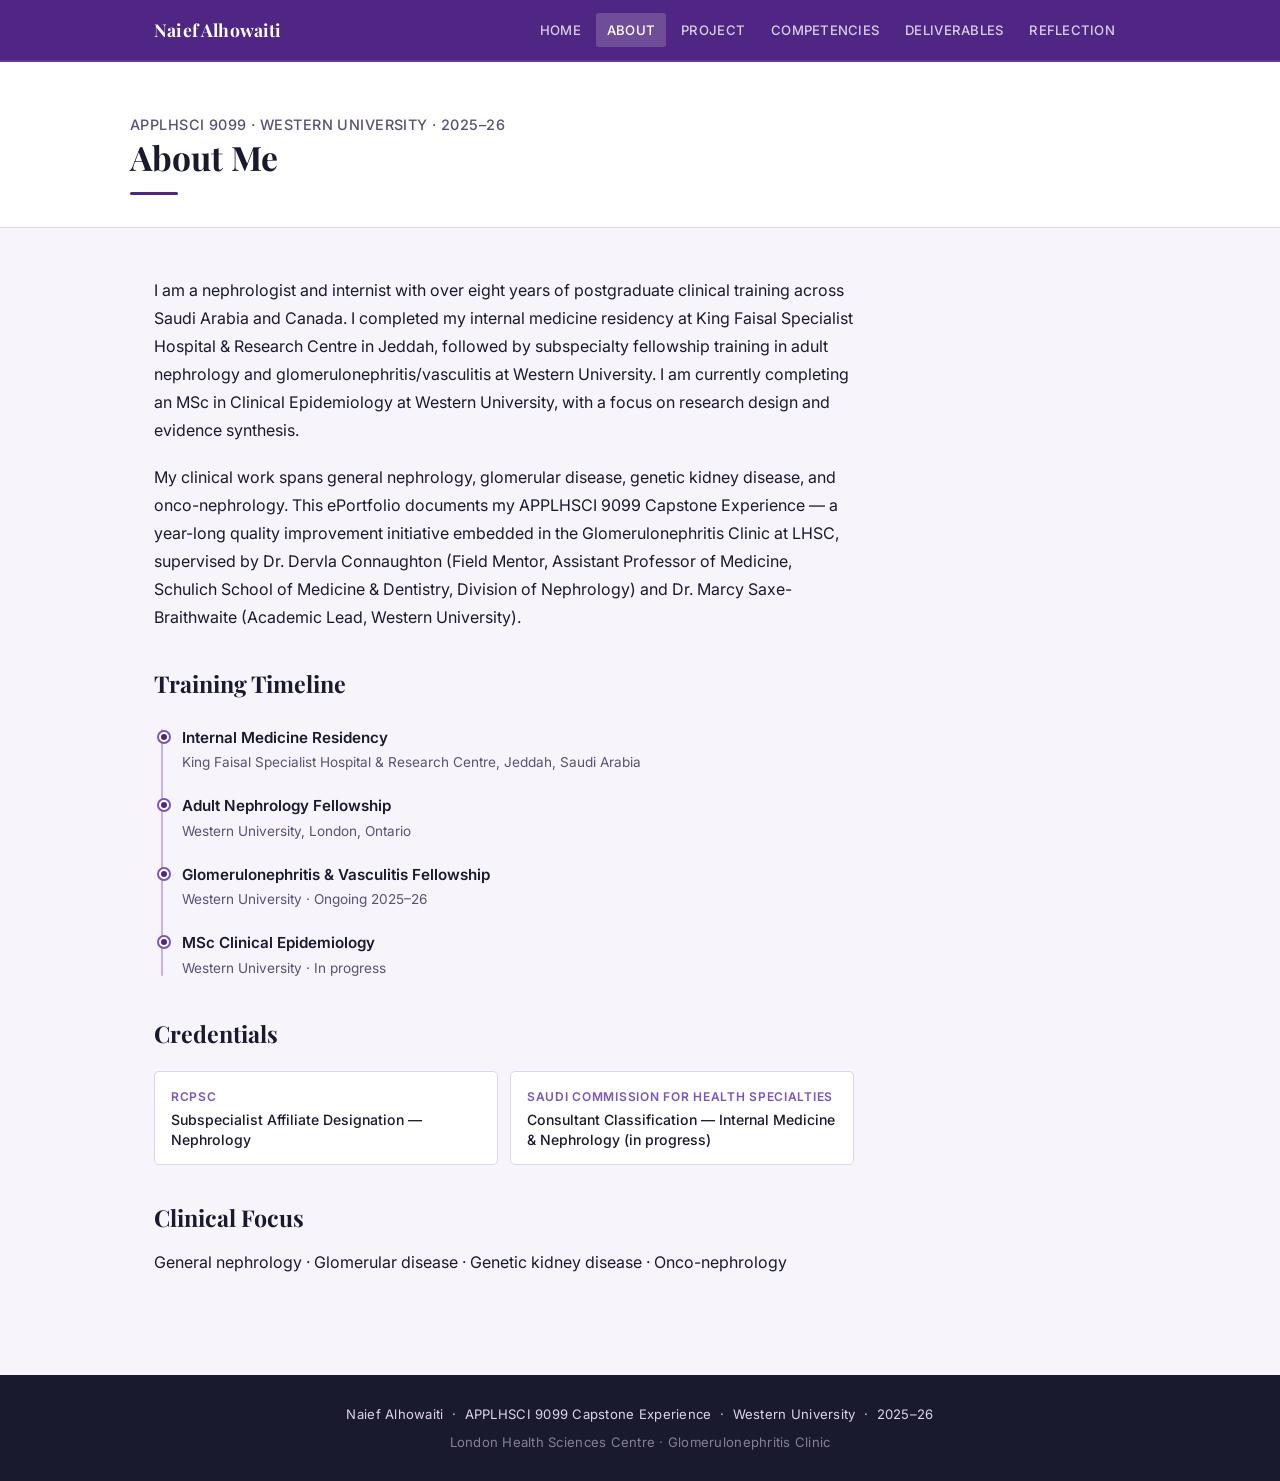
==== about.html @ b3007fc9 "Move site files to repo root for GitHub Pages deployment Co-Authored-By: Claude Sonnet 4.6 <noreply@" ====
<!DOCTYPE html>
<html lang="en">
<head>
<meta charset="UTF-8">
<meta name="viewport" content="width=device-width, initial-scale=1.0">
<title>About Me — Naief Alhowaiti Capstone ePortfolio</title>
<link rel="preconnect" href="https://fonts.googleapis.com">
<link rel="preconnect" href="https://fonts.gstatic.com" crossorigin>
<link href="https://fonts.googleapis.com/css2?family=Playfair+Display:wght@400;700&family=Inter:wght@400;500;600&display=swap" rel="stylesheet">
<link rel="stylesheet" href="assets/css/style.css">
</head>
<body>

<header class="site-nav">
  <div class="nav-inner">
    <a class="nav-logo" href="index.html">Naief Alhowaiti</a>
    <button class="nav-toggle" onclick="document.getElementById('nav-links').classList.toggle('open')" aria-label="Menu">&#9776;</button>
    <nav class="nav-links" id="nav-links">
      <a href="index.html">Home</a>
      <a href="about.html" class="active">About</a>
      <a href="project.html">Project</a>
      <a href="competencies.html">Competencies</a>
      <a href="deliverables.html">Deliverables</a>
      <a href="reflection.html">Reflection</a>
    </nav>
  </div>
</header>

<div class="page-hero">
  <div class="page-hero-inner">
    <div class="subtitle">APPLHSCI 9099 · Western University · 2025–26</div>
    <h1>About Me</h1>
    <div class="hero-rule"></div>
  </div>
</div>

<div class="content-body">
  <div class="prose">
    <p>I am a nephrologist and internist with over eight years of postgraduate clinical training across Saudi Arabia and Canada. I completed my internal medicine residency at King Faisal Specialist Hospital &amp; Research Centre in Jeddah, followed by subspecialty fellowship training in adult nephrology and glomerulonephritis/vasculitis at Western University. I am currently completing an MSc in Clinical Epidemiology at Western University, with a focus on research design and evidence synthesis.</p>
    <p>My clinical work spans general nephrology, glomerular disease, genetic kidney disease, and onco-nephrology. This ePortfolio documents my APPLHSCI 9099 Capstone Experience — a year-long quality improvement initiative embedded in the Glomerulonephritis Clinic at LHSC, supervised by Dr. Dervla Connaughton (Field Mentor, Assistant Professor of Medicine, Schulich School of Medicine &amp; Dentistry, Division of Nephrology) and Dr. Marcy Saxe-Braithwaite (Academic Lead, Western University).</p>

    <h2>Training Timeline</h2>
    <div class="timeline">
      <div class="timeline-item">
        <div class="tl-title">Internal Medicine Residency</div>
        <div class="tl-sub">King Faisal Specialist Hospital &amp; Research Centre, Jeddah, Saudi Arabia</div>
      </div>
      <div class="timeline-item">
        <div class="tl-title">Adult Nephrology Fellowship</div>
        <div class="tl-sub">Western University, London, Ontario</div>
      </div>
      <div class="timeline-item">
        <div class="tl-title">Glomerulonephritis &amp; Vasculitis Fellowship</div>
        <div class="tl-sub">Western University · Ongoing 2025–26</div>
      </div>
      <div class="timeline-item">
        <div class="tl-title">MSc Clinical Epidemiology</div>
        <div class="tl-sub">Western University · In progress</div>
      </div>
    </div>

    <h2>Credentials</h2>
    <div class="cred-grid">
      <div class="cred-item">
        <div class="cred-org">RCPSC</div>
        <div class="cred-title">Subspecialist Affiliate Designation — Nephrology</div>
      </div>
      <div class="cred-item">
        <div class="cred-org">Saudi Commission for Health Specialties</div>
        <div class="cred-title">Consultant Classification — Internal Medicine &amp; Nephrology (in progress)</div>
      </div>
    </div>

    <h2>Clinical Focus</h2>
    <p>General nephrology · Glomerular disease · Genetic kidney disease · Onco-nephrology</p>
  </div>
</div>

<footer class="site-footer">
  <p>Naief Alhowaiti &nbsp;·&nbsp; APPLHSCI 9099 Capstone Experience &nbsp;·&nbsp; Western University &nbsp;·&nbsp; 2025–26</p>
  <p style="margin-top:6px;opacity:0.55;">London Health Sciences Centre · Glomerulonephritis Clinic</p>
</footer>

</body>
</html>
---- assets/css/style.css ----
/* ================================================================
   Naief Alhowaiti — Capstone ePortfolio
   style.css · Western University Purple Design System
   ================================================================ */

/* ── TOKENS ─────────────────────────────── */
:root {
  --purple:        #4F2683;
  --purple-mid:    #7B55B8;
  --purple-light:  #F0EBF8;
  --purple-tint:   #F7F4FC;
  --border:        #DDD4EE;
  --text:          #1A1A2E;
  --text-subtle:   #5A5273;
  --card-bg:       #FFFFFF;
  --nav-height:    62px;
  --max:           1020px;
  --read:          700px;
  --radius:        5px;
  --font-head:     'Playfair Display', Georgia, serif;
  --font-body:     'Inter', system-ui, sans-serif;
}

/* ── RESET ──────────────────────────────── */
*, *::before, *::after { box-sizing: border-box; margin: 0; padding: 0; }
html { scroll-behavior: smooth; }
body {
  font-family: var(--font-body);
  font-size: 1rem;
  line-height: 1.75;
  color: var(--text);
  background: var(--purple-tint);
  padding-top: var(--nav-height);
}

/* ── NAV ─────────────────────────────────── */
.site-nav {
  position: fixed; top: 0; left: 0; right: 0; z-index: 100;
  height: var(--nav-height);
  background: var(--purple);
  border-bottom: 2px solid rgba(255,255,255,0.10);
}
.nav-inner {
  max-width: var(--max);
  margin: 0 auto;
  padding: 0 24px;
  height: 100%;
  display: flex;
  align-items: center;
  justify-content: space-between;
}
.nav-logo {
  font-family: var(--font-head);
  font-size: 1.1rem;
  font-weight: 700;
  color: #fff;
  text-decoration: none;
  letter-spacing: 0.01em;
}
.nav-links {
  display: flex;
  gap: 4px;
  align-items: center;
}
.nav-links a {
  font-family: var(--font-body);
  font-size: 0.82rem;
  font-weight: 500;
  color: rgba(255,255,255,0.78);
  text-decoration: none;
  padding: 6px 11px;
  border-radius: 3px;
  transition: color 0.15s, background 0.15s;
  letter-spacing: 0.02em;
  text-transform: uppercase;
}
.nav-links a:hover { color: #fff; background: rgba(255,255,255,0.12); }
.nav-links a.active { color: #fff; background: rgba(255,255,255,0.18); }
.nav-toggle {
  display: none;
  background: none; border: none; cursor: pointer;
  color: #fff; font-size: 1.5rem; padding: 4px;
}

/* ── PAGE HERO ─────────────────────────── */
.page-hero {
  background: var(--card-bg);
  border-bottom: 1px solid var(--border);
  padding: 44px 24px 32px;
}
.page-hero-inner {
  max-width: var(--max);
  margin: 0 auto;
}
.page-hero h1 {
  font-family: var(--font-head);
  font-size: 2.1rem;
  font-weight: 700;
  color: var(--text);
  line-height: 1.2;
}
.page-hero .subtitle {
  font-size: 0.9rem;
  color: var(--text-subtle);
  margin-top: 6px;
  font-weight: 500;
  letter-spacing: 0.03em;
  text-transform: uppercase;
}
.hero-rule {
  width: 48px; height: 3px;
  background: var(--purple);
  margin-top: 14px; border-radius: 2px;
}

/* ── CONTENT BODY ──────────────────────── */
.content-body {
  max-width: var(--max);
  margin: 0 auto;
  padding: 48px 24px 80px;
}
.prose { max-width: var(--read); }
.prose p { margin-bottom: 1.2rem; color: var(--text); }
.prose h2 {
  font-family: var(--font-head);
  font-size: 1.45rem;
  font-weight: 700;
  color: var(--text);
  margin: 2.4rem 0 0.9rem;
  line-height: 1.3;
}
.prose h3 {
  font-family: var(--font-body);
  font-size: 1.0rem;
  font-weight: 600;
  color: var(--purple);
  margin: 1.8rem 0 0.5rem;
  letter-spacing: 0.03em;
  text-transform: uppercase;
}

/* ── HOME PAGE ─────────────────────────── */
.home-hero {
  background: var(--card-bg);
  border-bottom: 1px solid var(--border);
  padding: 52px 24px;
}
.home-hero-inner {
  max-width: var(--max);
  margin: 0 auto;
  display: grid;
  grid-template-columns: 120px 1fr;
  gap: 32px;
  align-items: center;
}
.home-photo {
  width: 110px; height: 110px;
  border-radius: 50%;
  object-fit: cover;
  border: 3px solid var(--purple);
}
.home-title h1 {
  font-family: var(--font-head);
  font-size: 2.2rem;
  font-weight: 700;
  color: var(--text);
  line-height: 1.15;
}
.home-title .meta {
  font-size: 0.85rem;
  color: var(--text-subtle);
  margin-top: 6px;
  font-weight: 500;
  letter-spacing: 0.04em;
  text-transform: uppercase;
}
.home-hero-rule {
  width: 48px; height: 3px;
  background: var(--purple);
  margin: 14px 0; border-radius: 2px;
}
.home-welcome {
  max-width: var(--read);
  margin: 40px auto 0;
  padding: 0 24px;
}
.home-welcome p {
  font-size: 1.02rem;
  line-height: 1.8;
  color: var(--text);
  margin-bottom: 1.1rem;
}

/* ── NAV CARDS (Home) ──────────────────── */
.nav-cards {
  max-width: var(--max);
  margin: 40px auto 0;
  padding: 0 24px 80px;
  display: grid;
  grid-template-columns: repeat(auto-fill, minmax(280px, 1fr));
  gap: 16px;
}
.nav-card {
  background: var(--card-bg);
  border: 1px solid var(--border);
  border-radius: var(--radius);
  padding: 24px 24px 20px;
  text-decoration: none;
  display: block;
  transition: border-color 0.15s, box-shadow 0.15s, transform 0.1s;
}
.nav-card:hover {
  border-color: var(--purple-mid);
  box-shadow: 0 3px 14px rgba(79,38,131,0.10);
  transform: translateY(-1px);
}
.nav-card .card-icon { font-size: 1.4rem; margin-bottom: 10px; display: block; }
.nav-card .card-title {
  font-family: var(--font-head);
  font-size: 1.05rem;
  font-weight: 700;
  color: var(--purple);
  margin-bottom: 5px;
}
.nav-card .card-desc {
  font-size: 0.85rem;
  color: var(--text-subtle);
  line-height: 1.55;
}

/* ── CALLOUT ────────────────────────────── */
.callout {
  background: var(--purple-light);
  border-left: 4px solid var(--purple);
  border-radius: 0 var(--radius) var(--radius) 0;
  padding: 18px 22px;
  margin: 1.6rem 0;
}
.callout .callout-label {
  font-size: 0.72rem;
  font-weight: 600;
  color: var(--purple-mid);
  letter-spacing: 0.1em;
  text-transform: uppercase;
  margin-bottom: 6px;
}
.callout p {
  font-size: 0.97rem;
  line-height: 1.65;
  color: var(--text);
  margin: 0;
  font-style: italic;
}

/* ── STAT PILLS ─────────────────────────── */
.stat-row { display: flex; flex-wrap: wrap; gap: 8px; margin: 1rem 0 1.4rem; }
.stat {
  background: var(--purple);
  color: #fff;
  font-size: 0.83rem;
  font-weight: 600;
  padding: 4px 13px;
  border-radius: 3px;
  white-space: nowrap;
}

/* ── TIMELINE ───────────────────────────── */
.timeline { position: relative; padding-left: 28px; margin: 1.6rem 0; }
.timeline::before {
  content: '';
  position: absolute; left: 7px; top: 4px; bottom: 4px;
  width: 2px; background: var(--purple-mid); opacity: 0.4; border-radius: 2px;
}
.timeline-item { position: relative; margin-bottom: 18px; }
.timeline-item::before {
  content: '';
  position: absolute; left: -23px; top: 7px;
  width: 10px; height: 10px;
  border-radius: 50%;
  background: var(--purple);
  border: 2px solid var(--card-bg);
  box-shadow: 0 0 0 2px var(--purple-mid);
}
.timeline-item .tl-title { font-weight: 600; font-size: 0.95rem; color: var(--text); }
.timeline-item .tl-sub { font-size: 0.85rem; color: var(--text-subtle); }

/* ── CREDENTIALS ────────────────────────── */
.cred-grid { display: grid; grid-template-columns: 1fr 1fr; gap: 12px; margin: 1.4rem 0; }
.cred-item {
  background: var(--card-bg);
  border: 1px solid var(--border);
  border-radius: var(--radius);
  padding: 14px 16px;
}
.cred-item .cred-org {
  font-size: 0.75rem; font-weight: 600;
  color: var(--purple-mid);
  text-transform: uppercase; letter-spacing: 0.06em; margin-bottom: 3px;
}
.cred-item .cred-title { font-size: 0.88rem; font-weight: 500; color: var(--text); line-height: 1.4; }

/* ── COMPETENCY INDEX ───────────────────── */
.comp-index { display: flex; flex-direction: column; gap: 10px; margin-bottom: 52px; }
.comp-index-card {
  background: var(--card-bg);
  border: 1px solid var(--border);
  border-radius: var(--radius);
  padding: 18px 22px;
  display: flex; align-items: center; gap: 20px;
  text-decoration: none;
  transition: border-color 0.15s, box-shadow 0.15s;
}
.comp-index-card:hover {
  border-color: var(--purple-mid);
  box-shadow: 0 2px 10px rgba(79,38,131,0.09);
}
.comp-num {
  font-family: var(--font-head);
  font-size: 2rem; font-weight: 700;
  color: var(--border); min-width: 44px; line-height: 1;
}
.comp-info { flex: 1; }
.comp-info .comp-name { font-weight: 600; font-size: 0.97rem; color: var(--text); margin-bottom: 2px; }
.comp-info .comp-tag { font-size: 0.8rem; color: var(--text-subtle); }
.comp-arrow { color: var(--purple-mid); font-size: 1.1rem; }

/* ── COMPETENCY SECTION ─────────────────── */
.comp-section { margin-bottom: 60px; padding-top: 16px; border-top: 2px solid var(--border); }
.comp-section-head { display: flex; align-items: baseline; gap: 14px; margin-bottom: 24px; }
.comp-section-head .num {
  font-family: var(--font-head);
  font-size: 3rem; font-weight: 700;
  color: var(--purple-light); line-height: 1;
}
.comp-section-head h2 {
  font-family: var(--font-head);
  font-size: 1.5rem; font-weight: 700;
  color: var(--text); line-height: 1.25;
}
.comp-def {
  background: var(--purple-light);
  border-left: 4px solid var(--purple);
  border-radius: 0 var(--radius) var(--radius) 0;
  padding: 16px 20px; margin-bottom: 24px;
}
.comp-def .def-label {
  font-size: 0.72rem; font-weight: 600;
  color: var(--purple-mid);
  letter-spacing: 0.1em; text-transform: uppercase; margin-bottom: 8px;
}
.comp-def p { font-size: 0.93rem; line-height: 1.65; color: var(--text); font-style: italic; }
.artifacts-section { margin-top: 28px; padding-top: 18px; border-top: 1px solid var(--border); }
.artifacts-label {
  font-size: 0.75rem; font-weight: 600;
  color: var(--purple-mid);
  letter-spacing: 0.1em; text-transform: uppercase; margin-bottom: 12px;
}
.artifacts-list { list-style: none; padding: 0; }
.artifacts-list li {
  padding: 6px 0 6px 18px;
  position: relative;
  font-size: 0.9rem; line-height: 1.55; color: var(--text);
  border-bottom: 1px solid var(--purple-tint);
}
.artifacts-list li::before {
  content: '■';
  position: absolute; left: 0; top: 8px;
  color: var(--purple-mid); font-size: 0.5rem;
}
.artifacts-list li strong { color: var(--text); font-weight: 600; }

/* ── DELIVERABLES ───────────────────────── */
.deliv-group { margin-bottom: 44px; }
.deliv-group-title {
  font-family: var(--font-head);
  font-size: 1.3rem; font-weight: 700;
  color: var(--text); margin-bottom: 14px;
  padding-bottom: 8px; border-bottom: 2px solid var(--border);
}
.deliv-cards { display: grid; grid-template-columns: repeat(auto-fill, minmax(280px, 1fr)); gap: 14px; }
.deliv-card {
  background: var(--card-bg);
  border: 1px solid var(--border);
  border-radius: var(--radius);
  padding: 20px 20px 16px;
  display: flex; flex-direction: column;
  transition: border-color 0.15s, box-shadow 0.15s;
}
.deliv-card:hover { border-color: var(--purple-mid); box-shadow: 0 2px 10px rgba(79,38,131,0.09); }
.deliv-tag {
  font-size: 0.7rem; font-weight: 600;
  letter-spacing: 0.08em; text-transform: uppercase;
  padding: 3px 9px; border-radius: 3px;
  background: var(--purple-light); color: var(--purple-mid);
  width: fit-content; margin-bottom: 10px;
}
.deliv-card h3 {
  font-family: var(--font-body);
  font-size: 0.97rem; font-weight: 600;
  color: var(--text); margin-bottom: 6px; line-height: 1.35;
}
.deliv-card p {
  font-size: 0.85rem; color: var(--text-subtle);
  line-height: 1.6; flex: 1; margin-bottom: 12px;
}
.deliv-link {
  font-size: 0.82rem; font-weight: 600;
  color: var(--purple); text-decoration: none;
  display: inline-flex; align-items: center; gap: 4px;
}
.deliv-link:hover { text-decoration: underline; }
.deliv-pending { font-size: 0.8rem; color: var(--text-subtle); font-style: italic; }

/* ── REFLECTION ─────────────────────────── */
.reflection-note {
  background: var(--purple-light);
  border: 1px solid var(--border);
  border-radius: var(--radius);
  padding: 14px 18px; margin-bottom: 36px;
  display: flex; gap: 10px; align-items: flex-start;
}
.reflection-note .note-icon { font-size: 1rem; margin-top: 2px; flex-shrink: 0; }
.reflection-note p { font-size: 0.87rem; color: var(--text-subtle); line-height: 1.5; margin: 0; }

/* ── FOOTER ─────────────────────────────── */
.site-footer {
  background: var(--text);
  color: var(--border);
  text-align: center;
  padding: 28px 24px;
  font-size: 0.82rem;
  letter-spacing: 0.02em;
  line-height: 1.7;
}

/* ── RESPONSIVE ─────────────────────────── */
@media (max-width: 720px) {
  .nav-links {
    display: none; flex-direction: column;
    position: absolute; top: var(--nav-height); left: 0; right: 0;
    background: var(--purple); padding: 12px 0; gap: 0;
  }
  .nav-links.open { display: flex; }
  .nav-toggle { display: block; }
  .home-hero-inner { grid-template-columns: 1fr; text-align: center; }
  .home-photo { margin: 0 auto; }
  .hero-rule, .home-hero-rule { margin-left: auto; margin-right: auto; }
  .cred-grid { grid-template-columns: 1fr; }
  .nav-cards { grid-template-columns: 1fr; }
}
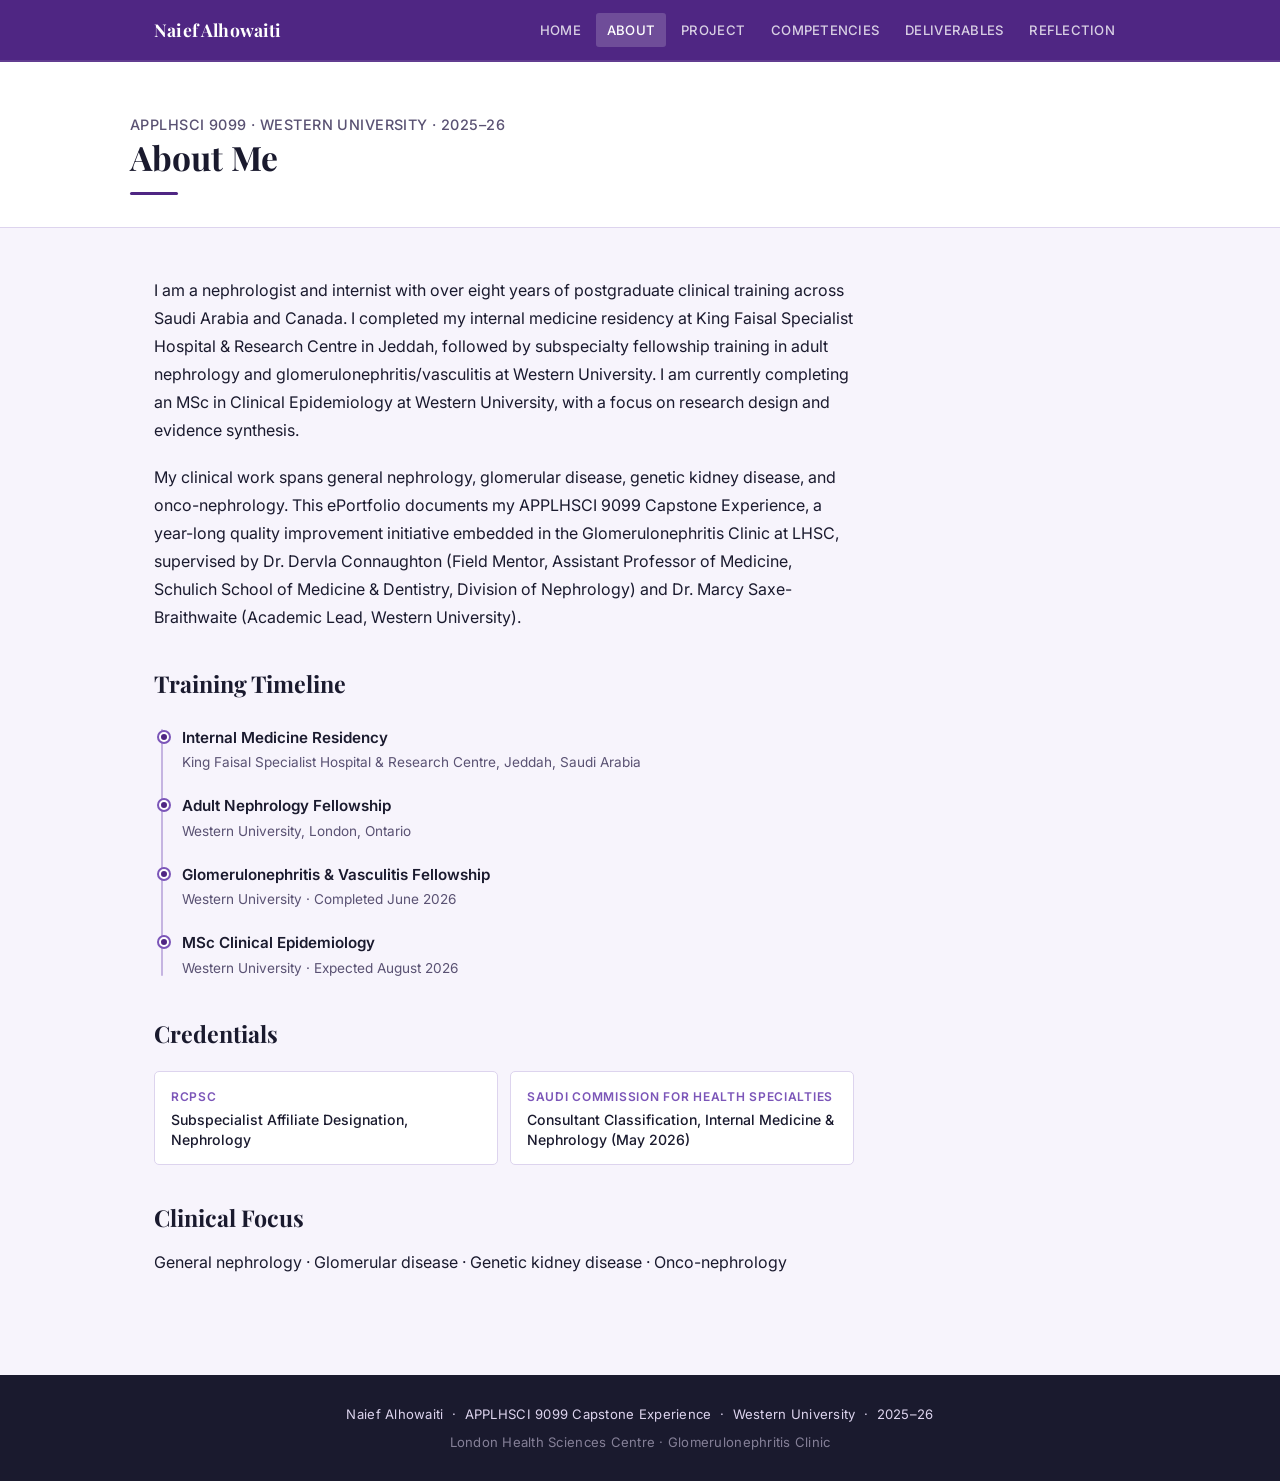
==== commit f147f6da: "Final content pass: artifact links, canon corrections, reflection update" ====
--- a/about.html
+++ b/about.html
@@ -3,7 +3,7 @@
 <head>
 <meta charset="UTF-8">
 <meta name="viewport" content="width=device-width, initial-scale=1.0">
-<title>About Me — Naief Alhowaiti Capstone ePortfolio</title>
+<title>About Me, Naief Alhowaiti Capstone ePortfolio</title>
 <link rel="preconnect" href="https://fonts.googleapis.com">
 <link rel="preconnect" href="https://fonts.gstatic.com" crossorigin>
 <link href="https://fonts.googleapis.com/css2?family=Playfair+Display:wght@400;700&family=Inter:wght@400;500;600&display=swap" rel="stylesheet">
@@ -37,7 +37,7 @@
 <div class="content-body">
   <div class="prose">
     <p>I am a nephrologist and internist with over eight years of postgraduate clinical training across Saudi Arabia and Canada. I completed my internal medicine residency at King Faisal Specialist Hospital &amp; Research Centre in Jeddah, followed by subspecialty fellowship training in adult nephrology and glomerulonephritis/vasculitis at Western University. I am currently completing an MSc in Clinical Epidemiology at Western University, with a focus on research design and evidence synthesis.</p>
-    <p>My clinical work spans general nephrology, glomerular disease, genetic kidney disease, and onco-nephrology. This ePortfolio documents my APPLHSCI 9099 Capstone Experience — a year-long quality improvement initiative embedded in the Glomerulonephritis Clinic at LHSC, supervised by Dr. Dervla Connaughton (Field Mentor, Assistant Professor of Medicine, Schulich School of Medicine &amp; Dentistry, Division of Nephrology) and Dr. Marcy Saxe-Braithwaite (Academic Lead, Western University).</p>
+    <p>My clinical work spans general nephrology, glomerular disease, genetic kidney disease, and onco-nephrology. This ePortfolio documents my APPLHSCI 9099 Capstone Experience, a year-long quality improvement initiative embedded in the Glomerulonephritis Clinic at LHSC, supervised by Dr. Dervla Connaughton (Field Mentor, Assistant Professor of Medicine, Schulich School of Medicine &amp; Dentistry, Division of Nephrology) and Dr. Marcy Saxe-Braithwaite (Academic Lead, Western University).</p>
 
     <h2>Training Timeline</h2>
     <div class="timeline">
@@ -51,11 +51,11 @@
       </div>
       <div class="timeline-item">
         <div class="tl-title">Glomerulonephritis &amp; Vasculitis Fellowship</div>
-        <div class="tl-sub">Western University · Ongoing 2025–26</div>
+        <div class="tl-sub">Western University · Completed June 2026</div>
       </div>
       <div class="timeline-item">
         <div class="tl-title">MSc Clinical Epidemiology</div>
-        <div class="tl-sub">Western University · In progress</div>
+        <div class="tl-sub">Western University · Expected August 2026</div>
       </div>
     </div>
 
@@ -63,11 +63,11 @@
     <div class="cred-grid">
       <div class="cred-item">
         <div class="cred-org">RCPSC</div>
-        <div class="cred-title">Subspecialist Affiliate Designation — Nephrology</div>
+        <div class="cred-title">Subspecialist Affiliate Designation, Nephrology</div>
       </div>
       <div class="cred-item">
         <div class="cred-org">Saudi Commission for Health Specialties</div>
-        <div class="cred-title">Consultant Classification — Internal Medicine &amp; Nephrology (in progress)</div>
+        <div class="cred-title">Consultant Classification, Internal Medicine &amp; Nephrology (May 2026)</div>
       </div>
     </div>
 
--- a/assets/css/style.css
+++ b/assets/css/style.css
@@ -157,6 +157,7 @@
   width: 110px; height: 110px;
   border-radius: 50%;
   object-fit: cover;
+  object-position: 50% 18%;
   border: 3px solid var(--purple);
 }
 .home-title h1 {
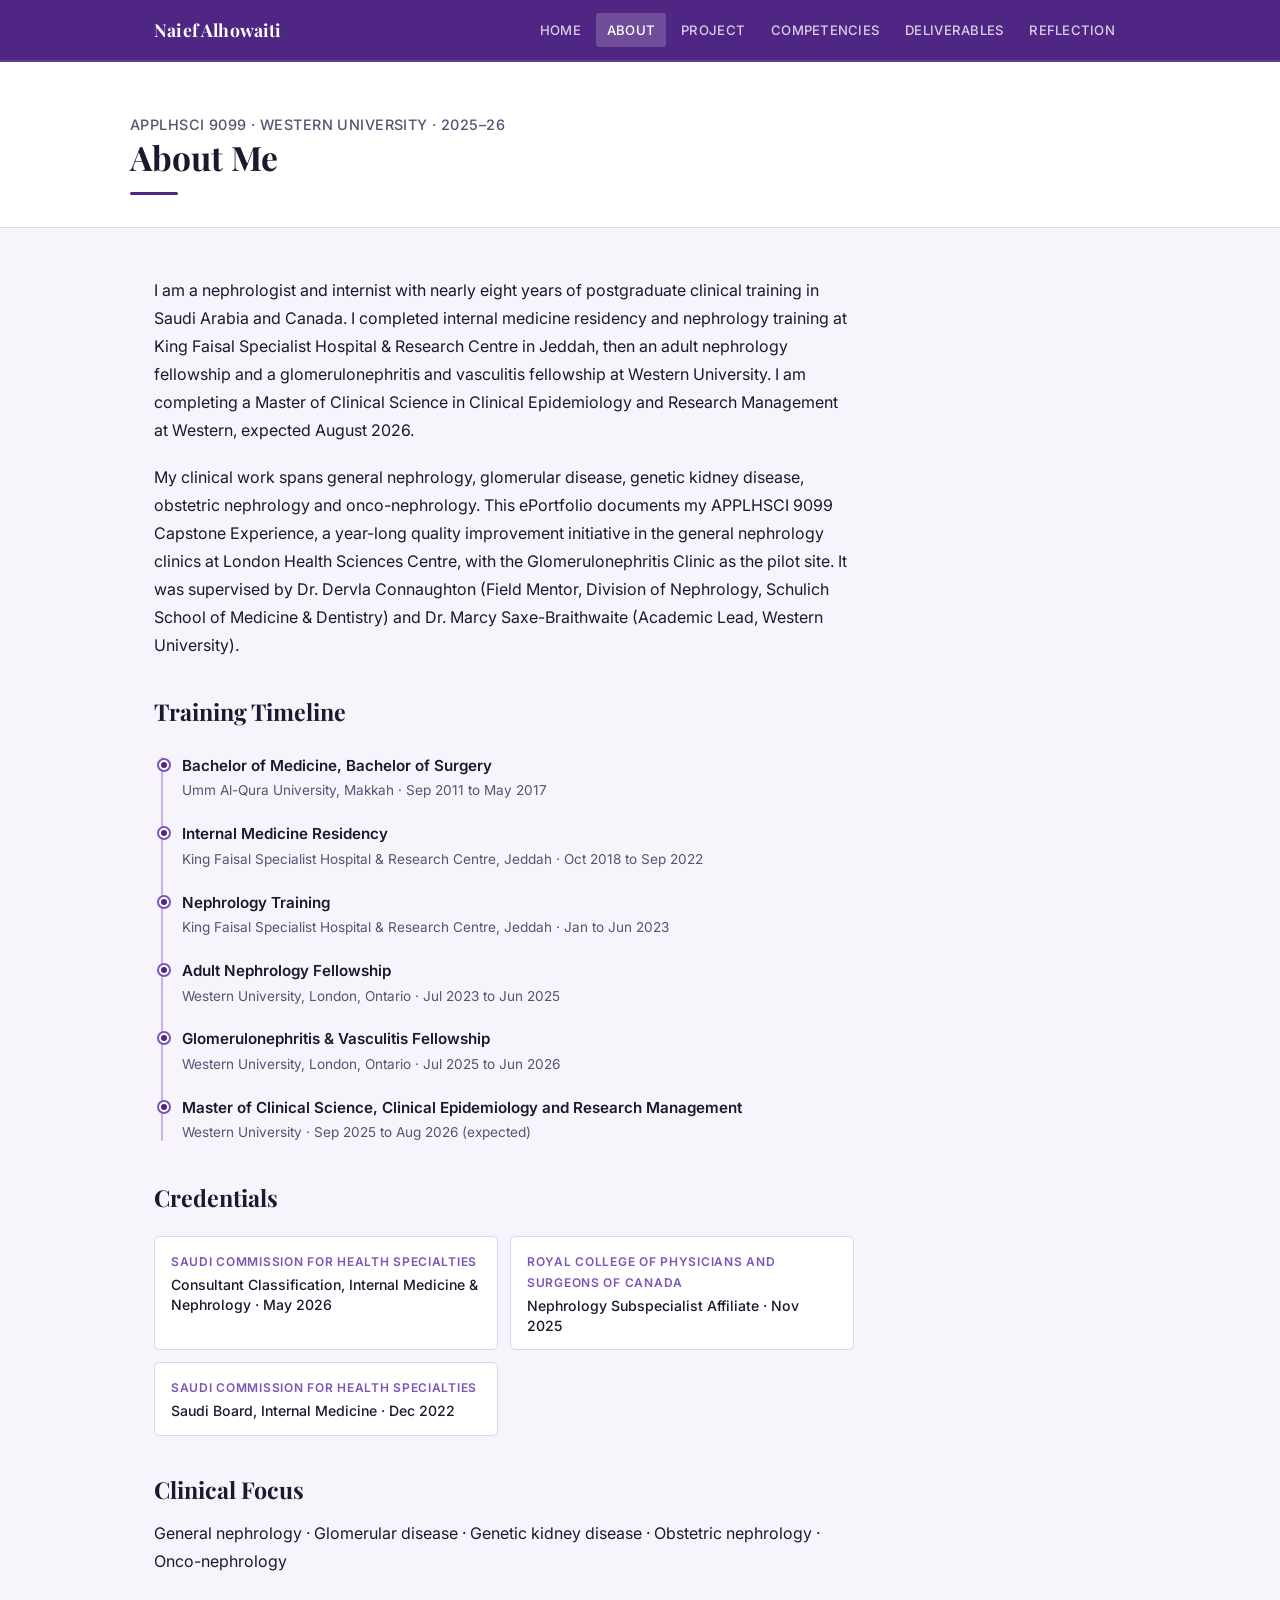
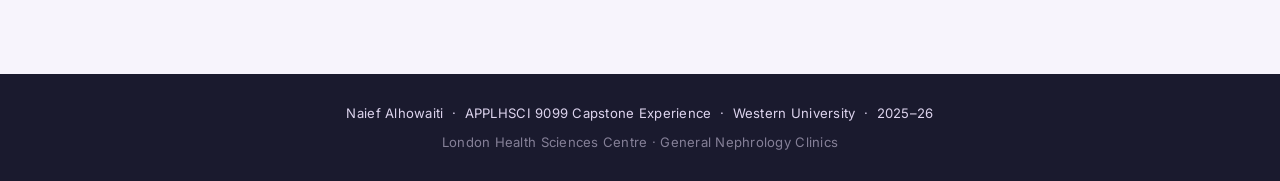
==== commit c3cf0232: "About page rebuild, homepage intro, footer scope" ====
--- a/about.html
+++ b/about.html
@@ -36,49 +36,61 @@
 
 <div class="content-body">
   <div class="prose">
-    <p>I am a nephrologist and internist with over eight years of postgraduate clinical training across Saudi Arabia and Canada. I completed my internal medicine residency at King Faisal Specialist Hospital &amp; Research Centre in Jeddah, followed by subspecialty fellowship training in adult nephrology and glomerulonephritis/vasculitis at Western University. I am currently completing an MSc in Clinical Epidemiology at Western University, with a focus on research design and evidence synthesis.</p>
-    <p>My clinical work spans general nephrology, glomerular disease, genetic kidney disease, and onco-nephrology. This ePortfolio documents my APPLHSCI 9099 Capstone Experience, a year-long quality improvement initiative embedded in the Glomerulonephritis Clinic at LHSC, supervised by Dr. Dervla Connaughton (Field Mentor, Assistant Professor of Medicine, Schulich School of Medicine &amp; Dentistry, Division of Nephrology) and Dr. Marcy Saxe-Braithwaite (Academic Lead, Western University).</p>
+    <p>I am a nephrologist and internist with nearly eight years of postgraduate clinical training in Saudi Arabia and Canada. I completed internal medicine residency and nephrology training at King Faisal Specialist Hospital &amp; Research Centre in Jeddah, then an adult nephrology fellowship and a glomerulonephritis and vasculitis fellowship at Western University. I am completing a Master of Clinical Science in Clinical Epidemiology and Research Management at Western, expected August 2026.</p>
+    <p>My clinical work spans general nephrology, glomerular disease, genetic kidney disease, obstetric nephrology and onco-nephrology. This ePortfolio documents my APPLHSCI 9099 Capstone Experience, a year-long quality improvement initiative in the general nephrology clinics at London Health Sciences Centre, with the Glomerulonephritis Clinic as the pilot site. It was supervised by Dr. Dervla Connaughton (Field Mentor, Division of Nephrology, Schulich School of Medicine &amp; Dentistry) and Dr. Marcy Saxe-Braithwaite (Academic Lead, Western University).</p>
 
     <h2>Training Timeline</h2>
     <div class="timeline">
       <div class="timeline-item">
+        <div class="tl-title">Bachelor of Medicine, Bachelor of Surgery</div>
+        <div class="tl-sub">Umm Al-Qura University, Makkah · Sep 2011 to May 2017</div>
+      </div>
+      <div class="timeline-item">
         <div class="tl-title">Internal Medicine Residency</div>
-        <div class="tl-sub">King Faisal Specialist Hospital &amp; Research Centre, Jeddah, Saudi Arabia</div>
+        <div class="tl-sub">King Faisal Specialist Hospital &amp; Research Centre, Jeddah · Oct 2018 to Sep 2022</div>
+      </div>
+      <div class="timeline-item">
+        <div class="tl-title">Nephrology Training</div>
+        <div class="tl-sub">King Faisal Specialist Hospital &amp; Research Centre, Jeddah · Jan to Jun 2023</div>
       </div>
       <div class="timeline-item">
         <div class="tl-title">Adult Nephrology Fellowship</div>
-        <div class="tl-sub">Western University, London, Ontario</div>
+        <div class="tl-sub">Western University, London, Ontario · Jul 2023 to Jun 2025</div>
       </div>
       <div class="timeline-item">
         <div class="tl-title">Glomerulonephritis &amp; Vasculitis Fellowship</div>
-        <div class="tl-sub">Western University · Completed June 2026</div>
+        <div class="tl-sub">Western University, London, Ontario · Jul 2025 to Jun 2026</div>
       </div>
       <div class="timeline-item">
-        <div class="tl-title">MSc Clinical Epidemiology</div>
-        <div class="tl-sub">Western University · Expected August 2026</div>
+        <div class="tl-title">Master of Clinical Science, Clinical Epidemiology and Research Management</div>
+        <div class="tl-sub">Western University · Sep 2025 to Aug 2026 (expected)</div>
       </div>
     </div>
 
     <h2>Credentials</h2>
     <div class="cred-grid">
       <div class="cred-item">
-        <div class="cred-org">RCPSC</div>
-        <div class="cred-title">Subspecialist Affiliate Designation, Nephrology</div>
+        <div class="cred-org">Saudi Commission for Health Specialties</div>
+        <div class="cred-title">Consultant Classification, Internal Medicine &amp; Nephrology · May 2026</div>
+      </div>
+      <div class="cred-item">
+        <div class="cred-org">Royal College of Physicians and Surgeons of Canada</div>
+        <div class="cred-title">Nephrology Subspecialist Affiliate · Nov 2025</div>
       </div>
       <div class="cred-item">
         <div class="cred-org">Saudi Commission for Health Specialties</div>
-        <div class="cred-title">Consultant Classification, Internal Medicine &amp; Nephrology (May 2026)</div>
+        <div class="cred-title">Saudi Board, Internal Medicine · Dec 2022</div>
       </div>
     </div>
 
     <h2>Clinical Focus</h2>
-    <p>General nephrology · Glomerular disease · Genetic kidney disease · Onco-nephrology</p>
+    <p>General nephrology · Glomerular disease · Genetic kidney disease · Obstetric nephrology · Onco-nephrology</p>
   </div>
 </div>
 
 <footer class="site-footer">
   <p>Naief Alhowaiti &nbsp;·&nbsp; APPLHSCI 9099 Capstone Experience &nbsp;·&nbsp; Western University &nbsp;·&nbsp; 2025–26</p>
-  <p style="margin-top:6px;opacity:0.55;">London Health Sciences Centre · Glomerulonephritis Clinic</p>
+  <p style="margin-top:6px;opacity:0.55;">London Health Sciences Centre · General Nephrology Clinics</p>
 </footer>
 
 </body>
